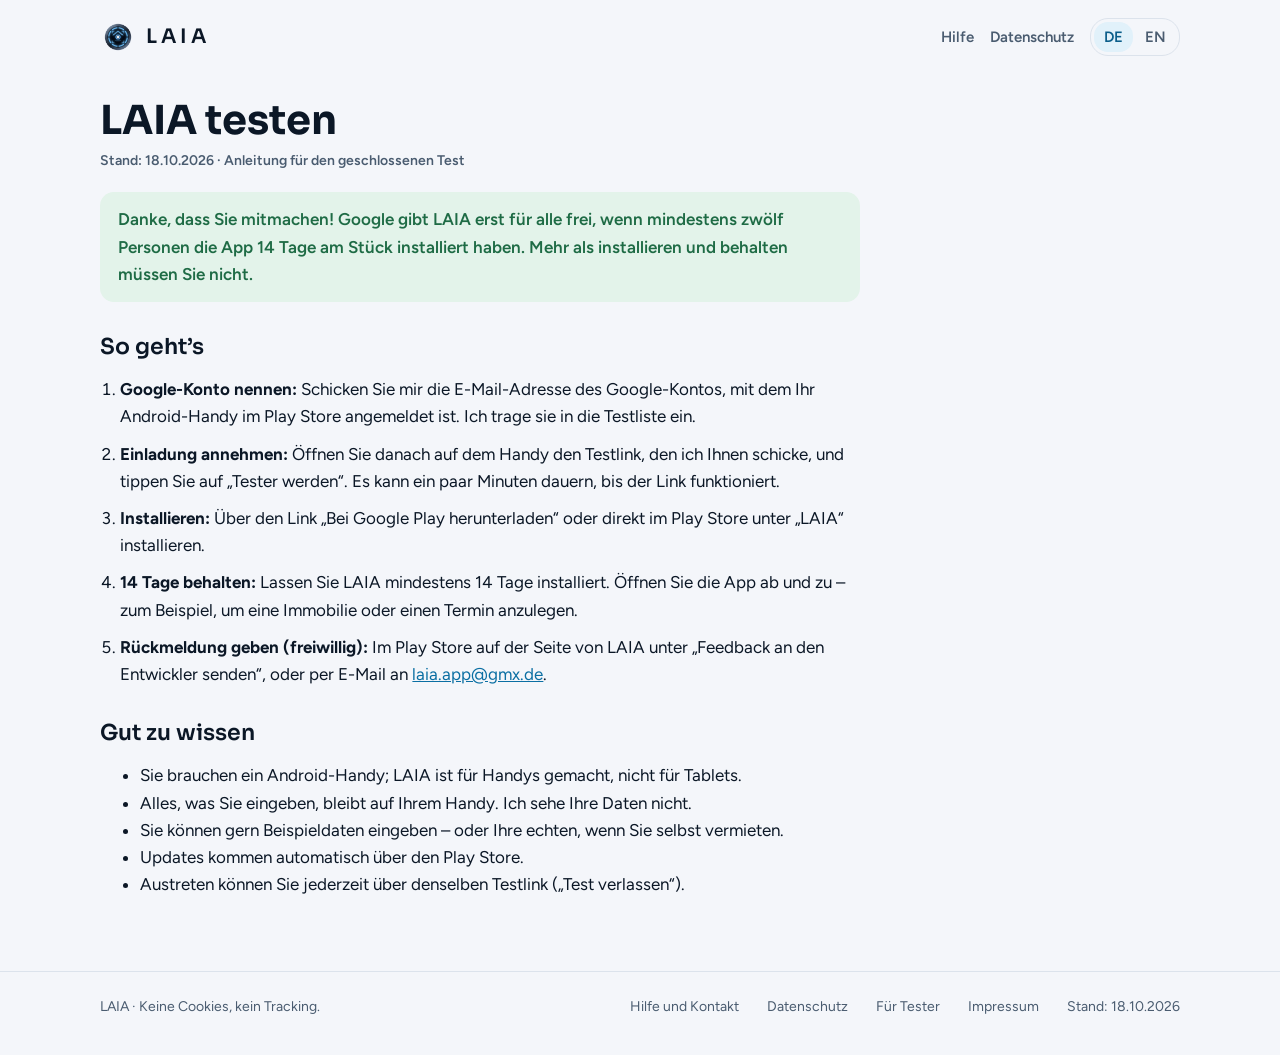
==== de/tester.html @ f5fce6b0 "Website from c1cae7761a5626848dd521dd63197c8f55e91de6 LordSuperKing/propmanager@c1cae7761a5626848dd5" ====
<!doctype html>
<html lang="de">
<head>
<meta charset="utf-8">
<meta name="viewport" content="width=device-width, initial-scale=1">
<title>LAIA testen – Anleitung für Testerinnen und Tester</title>
<meta name="description" content="So nehmen Sie am geschlossenen Test von LAIA teil: Einladung annehmen, App installieren, 14 Tage behalten, Rückmeldung geben.">
<link rel="icon" href="/favicon.png" type="image/png">
<link rel="apple-touch-icon" href="/apple-touch-icon.png">
<link rel="stylesheet" href="/styles.css">

</head>
<body>
<header class="site-header">
  <div class="wrap">
    <a class="brand" href="/de/"><img src="/logo.png" alt="" width="36" height="36"><span>LAIA</span></a>
    <nav class="site-nav" aria-label="Seiten">
      <a href="/de/hilfe.html">Hilfe</a>
      <a href="/de/datenschutz.html">Datenschutz</a>
      <span class="lang"><a href="/de/tester.html" lang="de" aria-current="true">DE</a><a href="/en/" lang="en">EN</a></span>
    </nav>
  </div>
</header>
<main class="page">
  <div class="wrap">
    <article>
      <h1>LAIA testen</h1>
      <p class="updated">Stand: 18.10.2026 · Anleitung für den geschlossenen Test</p>
      <p class="summary">Danke, dass Sie mitmachen! Google gibt LAIA erst für alle frei, wenn mindestens zwölf Personen die App 14 Tage am Stück installiert haben. Mehr als installieren und behalten müssen Sie nicht.</p>

      <h2>So geht’s</h2>
      <ol class="steps">
        <li><strong>Google-Konto nennen:</strong> Schicken Sie mir die E-Mail-Adresse des Google-Kontos, mit dem Ihr Android-Handy im Play Store angemeldet ist. Ich trage sie in die Testliste ein.</li>
        <li><strong>Einladung annehmen:</strong> Öffnen Sie danach auf dem Handy den Testlink, den ich Ihnen schicke, und tippen Sie auf „Tester werden“. Es kann ein paar Minuten dauern, bis der Link funktioniert.</li>
        <li><strong>Installieren:</strong> Über den Link „Bei Google Play herunterladen“ oder direkt im Play Store unter „LAIA“ installieren.</li>
        <li><strong>14 Tage behalten:</strong> Lassen Sie LAIA mindestens 14 Tage installiert. Öffnen Sie die App ab und zu – zum Beispiel, um eine Immobilie oder einen Termin anzulegen.</li>
        <li><strong>Rückmeldung geben (freiwillig):</strong> Im Play Store auf der Seite von LAIA unter „Feedback an den Entwickler senden“, oder per E-Mail an <a href="mailto:laia.app@gmx.de">laia.app@gmx.de</a>.</li>
      </ol>

      <h2>Gut zu wissen</h2>
      <ul>
        <li>Sie brauchen ein Android-Handy; LAIA ist für Handys gemacht, nicht für Tablets.</li>
        <li>Alles, was Sie eingeben, bleibt auf Ihrem Handy. Ich sehe Ihre Daten nicht.</li>
        <li>Sie können gern Beispieldaten eingeben – oder Ihre echten, wenn Sie selbst vermieten.</li>
        <li>Updates kommen automatisch über den Play Store.</li>
        <li>Austreten können Sie jederzeit über denselben Testlink („Test verlassen“).</li>
      </ul>
    </article>
  </div>
</main>
<footer class="site-footer">
  <div class="wrap">
    <span>LAIA · Keine Cookies, kein Tracking.</span>
    <a href="/de/hilfe.html">Hilfe und Kontakt</a>
    <a href="/de/datenschutz.html">Datenschutz</a>
    <a href="/de/tester.html">Für Tester</a>
    <a href="/de/impressum.html">Impressum</a>
    <span>Stand: 18.10.2026</span>
  </div>
</footer>
</body>
</html>
---- styles.css ----
/* LAIA website (spec 024, contracts/website.md). Fonts served from /fonts, light and dark follow the device.
   The final look follows the variant chosen on the canvas (round 13); this sheet is the shared base. */
@font-face { font-family: 'Sora'; font-weight: 600; font-display: swap; src: url('/fonts/Sora-600.ttf') format('truetype'); }
@font-face { font-family: 'Sora'; font-weight: 700; font-display: swap; src: url('/fonts/Sora-700.ttf') format('truetype'); }
@font-face { font-family: 'Figtree'; font-weight: 400; font-display: swap; src: url('/fonts/Figtree-400.ttf') format('truetype'); }
@font-face { font-family: 'Figtree'; font-weight: 600; font-display: swap; src: url('/fonts/Figtree-600.ttf') format('truetype'); }
@font-face { font-family: 'Figtree'; font-weight: 700; font-display: swap; src: url('/fonts/Figtree-700.ttf') format('truetype'); }

:root {
  --bg: #F4F6FA;
  --surface: #FFFFFF;
  --band: #FFFFFF;
  --text: #0B1726;
  --muted: #4A5C70;
  --border: #DCE3EC;
  --tint: #E1F1FA;
  --tint-fg: #0B5E8A;
  --link: #0B6FA3;
  --frame: #0F2F52;
  --shadow: rgba(15, 47, 82, 0.18);
  --note-bg: #E3F3EA;
  --note-fg: #1E6B45;
  color-scheme: light dark;
}

@media (prefers-color-scheme: dark) {
  :root {
    --bg: #07121F;
    --surface: #0E1C2E;
    --band: #0B1828;
    --text: #E7EEF6;
    --muted: #A9BCD0;
    --border: #1E3048;
    --tint: #12304A;
    --tint-fg: #9CD4FF;
    --link: #6EC1FF;
    --frame: #1A2B40;
    --shadow: rgba(0, 0, 0, 0.45);
    --note-bg: #12301F;
    --note-fg: #9BE0B5;
  }
}

* { box-sizing: border-box; }
html { -webkit-text-size-adjust: 100%; }
body { margin: 0; background: var(--bg); color: var(--text); font-family: Figtree, system-ui, sans-serif; font-size: 17px; line-height: 1.6; }
a { color: var(--link); }
a:hover { opacity: 0.85; }
img { max-width: 100%; height: auto; }
h1, h2, h3 { font-family: Sora, Figtree, sans-serif; line-height: 1.15; }

.wrap { max-width: 1120px; margin: 0 auto; padding: 0 20px; }

.site-header .wrap { display: flex; flex-wrap: wrap; align-items: center; gap: 12px 20px; padding-top: 18px; padding-bottom: 18px; }
.brand { display: flex; align-items: center; gap: 10px; text-decoration: none; color: var(--text); flex-grow: 1; }
.brand img { width: 36px; height: 36px; }
.brand span { font-family: Sora, sans-serif; font-size: 20px; font-weight: 600; letter-spacing: 4px; }
.site-nav { display: flex; flex-wrap: wrap; align-items: center; gap: 16px; font-size: 15px; font-weight: 600; }
.site-nav a { color: var(--muted); text-decoration: none; }
.site-nav a[aria-current="page"] { color: var(--text); }
.lang { display: flex; gap: 2px; border: 1px solid var(--border); border-radius: 18px; padding: 3px; }
.lang a { padding: 3px 10px; border-radius: 14px; }
.lang a[aria-current="true"] { background: var(--tint); color: var(--tint-fg); }

.hero .wrap { display: flex; flex-wrap: wrap; align-items: center; gap: 40px; padding-top: 32px; padding-bottom: 56px; }
.hero-text { flex: 1 1 360px; min-width: 0; display: flex; flex-direction: column; gap: 18px; }
.eyebrow { align-self: flex-start; font-size: 13px; font-weight: 700; letter-spacing: 0.6px; color: var(--tint-fg); background: var(--tint); border-radius: 6px; padding: 3px 10px; text-transform: uppercase; }
.hero h1 { margin: 0; font-size: clamp(34px, 6vw, 52px); font-weight: 700; letter-spacing: -0.5px; }
.lead { margin: 0; font-size: 19px; color: var(--muted); }
.actions { display: flex; flex-wrap: wrap; align-items: center; gap: 18px; margin-top: 6px; }
.store-badge { display: inline-flex; align-items: center; gap: 12px; height: 56px; padding: 0 22px 0 16px; border-radius: 12px; background: #000; color: #fff; text-decoration: none; border: 1px solid #5B6E84; }
.store-badge small { display: block; font-size: 11px; font-weight: 600; letter-spacing: 0.4px; line-height: 1.1; }
.store-badge strong { display: block; font-size: 21px; font-weight: 600; line-height: 1.1; }
.text-link { font-size: 15px; font-weight: 700; text-decoration: none; }
.phone { flex: 0 1 340px; min-width: 0; display: flex; justify-content: center; }
.phone .frame { width: 320px; max-width: 100%; border-radius: 42px; padding: 11px; background: var(--frame); box-shadow: 0 24px 60px var(--shadow); }
.phone .frame img { display: block; width: 100%; border-radius: 32px; }

.strengths { background: var(--band); border-top: 1px solid var(--border); border-bottom: 1px solid var(--border); }
/* Six strengths in even rows: three columns, two on a tablet, one on a phone (never 4 + 2). */
.strengths .wrap { display: grid; grid-template-columns: repeat(3, minmax(0, 1fr)); gap: 28px; padding-top: 44px; padding-bottom: 44px; }
@media (max-width: 860px) { .strengths .wrap { grid-template-columns: repeat(2, minmax(0, 1fr)); } }
@media (max-width: 560px) { .strengths .wrap { grid-template-columns: 1fr; } }
.strength h2 { margin: 10px 0 6px 0; font-size: 19px; font-weight: 600; }
.strength p { margin: 0; font-size: 15px; color: var(--muted); }
.icon { width: 44px; height: 44px; border-radius: 12px; background: var(--tint); color: var(--tint-fg); display: flex; align-items: center; justify-content: center; }

.gallery .wrap { padding-top: 56px; padding-bottom: 56px; }
.gallery h2 { margin: 0 0 28px 0; font-size: 30px; font-weight: 600; text-align: center; }
.shots { display: grid; grid-template-columns: repeat(auto-fit, minmax(220px, 1fr)); gap: 28px; justify-items: center; }
.shots figure { margin: 0; max-width: 280px; display: flex; flex-direction: column; align-items: center; gap: 12px; }
.shots .frame { border-radius: 32px; padding: 9px; background: var(--frame); box-shadow: 0 16px 40px var(--shadow); }
.shots img { display: block; border-radius: 24px; }
.shots figcaption { font-size: 15px; font-weight: 600; text-align: center; }

.page .wrap { padding-top: 24px; padding-bottom: 56px; }
.page article { max-width: 760px; }
.page h1 { margin: 0 0 6px 0; font-size: clamp(30px, 5vw, 40px); font-weight: 700; }
.page h2 { margin: 32px 0 8px 0; font-size: 22px; font-weight: 600; }
.page h3 { margin: 24px 0 6px 0; font-size: 18px; font-weight: 600; }
.updated { margin: 0 0 20px 0; font-size: 14px; font-weight: 600; color: var(--muted); }
.summary { margin: 0 0 8px 0; padding: 14px 18px; border-radius: 14px; background: var(--note-bg); color: var(--note-fg); font-weight: 600; }
.steps { padding-left: 1.2em; }
.steps li { margin-bottom: 10px; }
.placeholder { background: #FFF1DC; color: #8A4B06; border-radius: 4px; padding: 0 4px; }

.site-footer { border-top: 1px solid var(--border); }
.site-footer .wrap { display: flex; flex-wrap: wrap; align-items: center; gap: 12px 28px; padding-top: 24px; padding-bottom: 36px; font-size: 14px; color: var(--muted); }
.site-footer .wrap > span:first-child { flex-grow: 1; }
.site-footer a { color: var(--muted); text-decoration: none; }
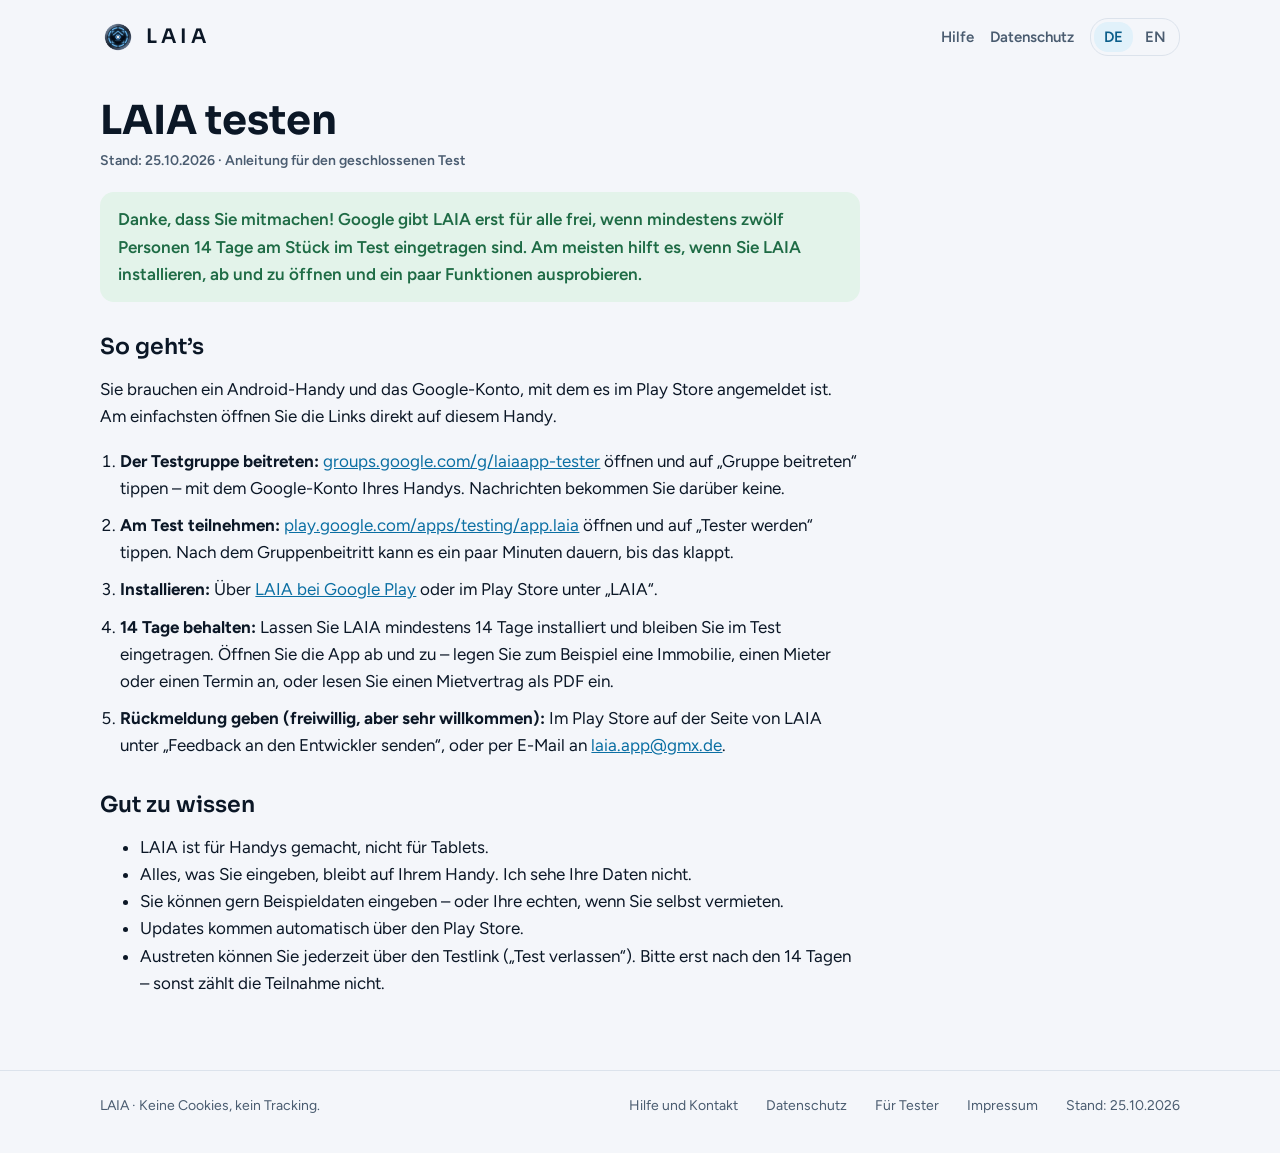
==== commit 8c8c05e8: "Website from ef34c86608069f588bfffcd0a0f7140dd6d18c60 LordSuperKing/propmanager@ef34c86608069f588bff" ====
--- a/de/tester.html
+++ b/de/tester.html
@@ -4,11 +4,11 @@
 <meta charset="utf-8">
 <meta name="viewport" content="width=device-width, initial-scale=1">
 <title>LAIA testen – Anleitung für Testerinnen und Tester</title>
-<meta name="description" content="So nehmen Sie am geschlossenen Test von LAIA teil: Einladung annehmen, App installieren, 14 Tage behalten, Rückmeldung geben.">
+<meta name="description" content="So nehmen Sie am geschlossenen Test von LAIA teil: Gruppe beitreten, Test beitreten, App installieren, 14 Tage behalten.">
 <link rel="icon" href="/favicon.png" type="image/png">
 <link rel="apple-touch-icon" href="/apple-touch-icon.png">
 <link rel="stylesheet" href="/styles.css">
-
+<link rel="alternate" hreflang="en" href="/en/tester.html">
 </head>
 <body>
 <header class="site-header">
@@ -17,7 +17,7 @@
     <nav class="site-nav" aria-label="Seiten">
       <a href="/de/hilfe.html">Hilfe</a>
       <a href="/de/datenschutz.html">Datenschutz</a>
-      <span class="lang"><a href="/de/tester.html" lang="de" aria-current="true">DE</a><a href="/en/" lang="en">EN</a></span>
+      <span class="lang"><a href="/de/tester.html" lang="de" aria-current="true">DE</a><a href="/en/tester.html" lang="en">EN</a></span>
     </nav>
   </div>
 </header>
@@ -25,25 +25,26 @@
   <div class="wrap">
     <article>
       <h1>LAIA testen</h1>
-      <p class="updated">Stand: 18.10.2026 · Anleitung für den geschlossenen Test</p>
-      <p class="summary">Danke, dass Sie mitmachen! Google gibt LAIA erst für alle frei, wenn mindestens zwölf Personen die App 14 Tage am Stück installiert haben. Mehr als installieren und behalten müssen Sie nicht.</p>
+      <p class="updated">Stand: 25.10.2026 · Anleitung für den geschlossenen Test</p>
+      <p class="summary">Danke, dass Sie mitmachen! Google gibt LAIA erst für alle frei, wenn mindestens zwölf Personen 14 Tage am Stück im Test eingetragen sind. Am meisten hilft es, wenn Sie LAIA installieren, ab und zu öffnen und ein paar Funktionen ausprobieren.</p>
 
       <h2>So geht’s</h2>
+      <p>Sie brauchen ein Android-Handy und das Google-Konto, mit dem es im Play Store angemeldet ist. Am einfachsten öffnen Sie die Links direkt auf diesem Handy.</p>
       <ol class="steps">
-        <li><strong>Google-Konto nennen:</strong> Schicken Sie mir die E-Mail-Adresse des Google-Kontos, mit dem Ihr Android-Handy im Play Store angemeldet ist. Ich trage sie in die Testliste ein.</li>
-        <li><strong>Einladung annehmen:</strong> Öffnen Sie danach auf dem Handy den Testlink, den ich Ihnen schicke, und tippen Sie auf „Tester werden“. Es kann ein paar Minuten dauern, bis der Link funktioniert.</li>
-        <li><strong>Installieren:</strong> Über den Link „Bei Google Play herunterladen“ oder direkt im Play Store unter „LAIA“ installieren.</li>
-        <li><strong>14 Tage behalten:</strong> Lassen Sie LAIA mindestens 14 Tage installiert. Öffnen Sie die App ab und zu – zum Beispiel, um eine Immobilie oder einen Termin anzulegen.</li>
-        <li><strong>Rückmeldung geben (freiwillig):</strong> Im Play Store auf der Seite von LAIA unter „Feedback an den Entwickler senden“, oder per E-Mail an <a href="mailto:laia.app@gmx.de">laia.app@gmx.de</a>.</li>
+        <li><strong>Der Testgruppe beitreten:</strong> <a href="https://groups.google.com/g/laiaapp-tester">groups.google.com/g/laiaapp-tester</a> öffnen und auf „Gruppe beitreten“ tippen – mit dem Google-Konto Ihres Handys. Nachrichten bekommen Sie darüber keine.</li>
+        <li><strong>Am Test teilnehmen:</strong> <a href="https://play.google.com/apps/testing/app.laia">play.google.com/apps/testing/app.laia</a> öffnen und auf „Tester werden“ tippen. Nach dem Gruppenbeitritt kann es ein paar Minuten dauern, bis das klappt.</li>
+        <li><strong>Installieren:</strong> Über <a href="https://play.google.com/store/apps/details?id=app.laia">LAIA bei Google Play</a> oder im Play Store unter „LAIA“.</li>
+        <li><strong>14 Tage behalten:</strong> Lassen Sie LAIA mindestens 14 Tage installiert und bleiben Sie im Test eingetragen. Öffnen Sie die App ab und zu – legen Sie zum Beispiel eine Immobilie, einen Mieter oder einen Termin an, oder lesen Sie einen Mietvertrag als PDF ein.</li>
+        <li><strong>Rückmeldung geben (freiwillig, aber sehr willkommen):</strong> Im Play Store auf der Seite von LAIA unter „Feedback an den Entwickler senden“, oder per E-Mail an <a href="mailto:laia.app@gmx.de">laia.app@gmx.de</a>.</li>
       </ol>
 
       <h2>Gut zu wissen</h2>
       <ul>
-        <li>Sie brauchen ein Android-Handy; LAIA ist für Handys gemacht, nicht für Tablets.</li>
+        <li>LAIA ist für Handys gemacht, nicht für Tablets.</li>
         <li>Alles, was Sie eingeben, bleibt auf Ihrem Handy. Ich sehe Ihre Daten nicht.</li>
         <li>Sie können gern Beispieldaten eingeben – oder Ihre echten, wenn Sie selbst vermieten.</li>
         <li>Updates kommen automatisch über den Play Store.</li>
-        <li>Austreten können Sie jederzeit über denselben Testlink („Test verlassen“).</li>
+        <li>Austreten können Sie jederzeit über den Testlink („Test verlassen“). Bitte erst nach den 14 Tagen – sonst zählt die Teilnahme nicht.</li>
       </ul>
     </article>
   </div>
@@ -55,7 +56,7 @@
     <a href="/de/datenschutz.html">Datenschutz</a>
     <a href="/de/tester.html">Für Tester</a>
     <a href="/de/impressum.html">Impressum</a>
-    <span>Stand: 18.10.2026</span>
+    <span>Stand: 25.10.2026</span>
   </div>
 </footer>
 </body>
